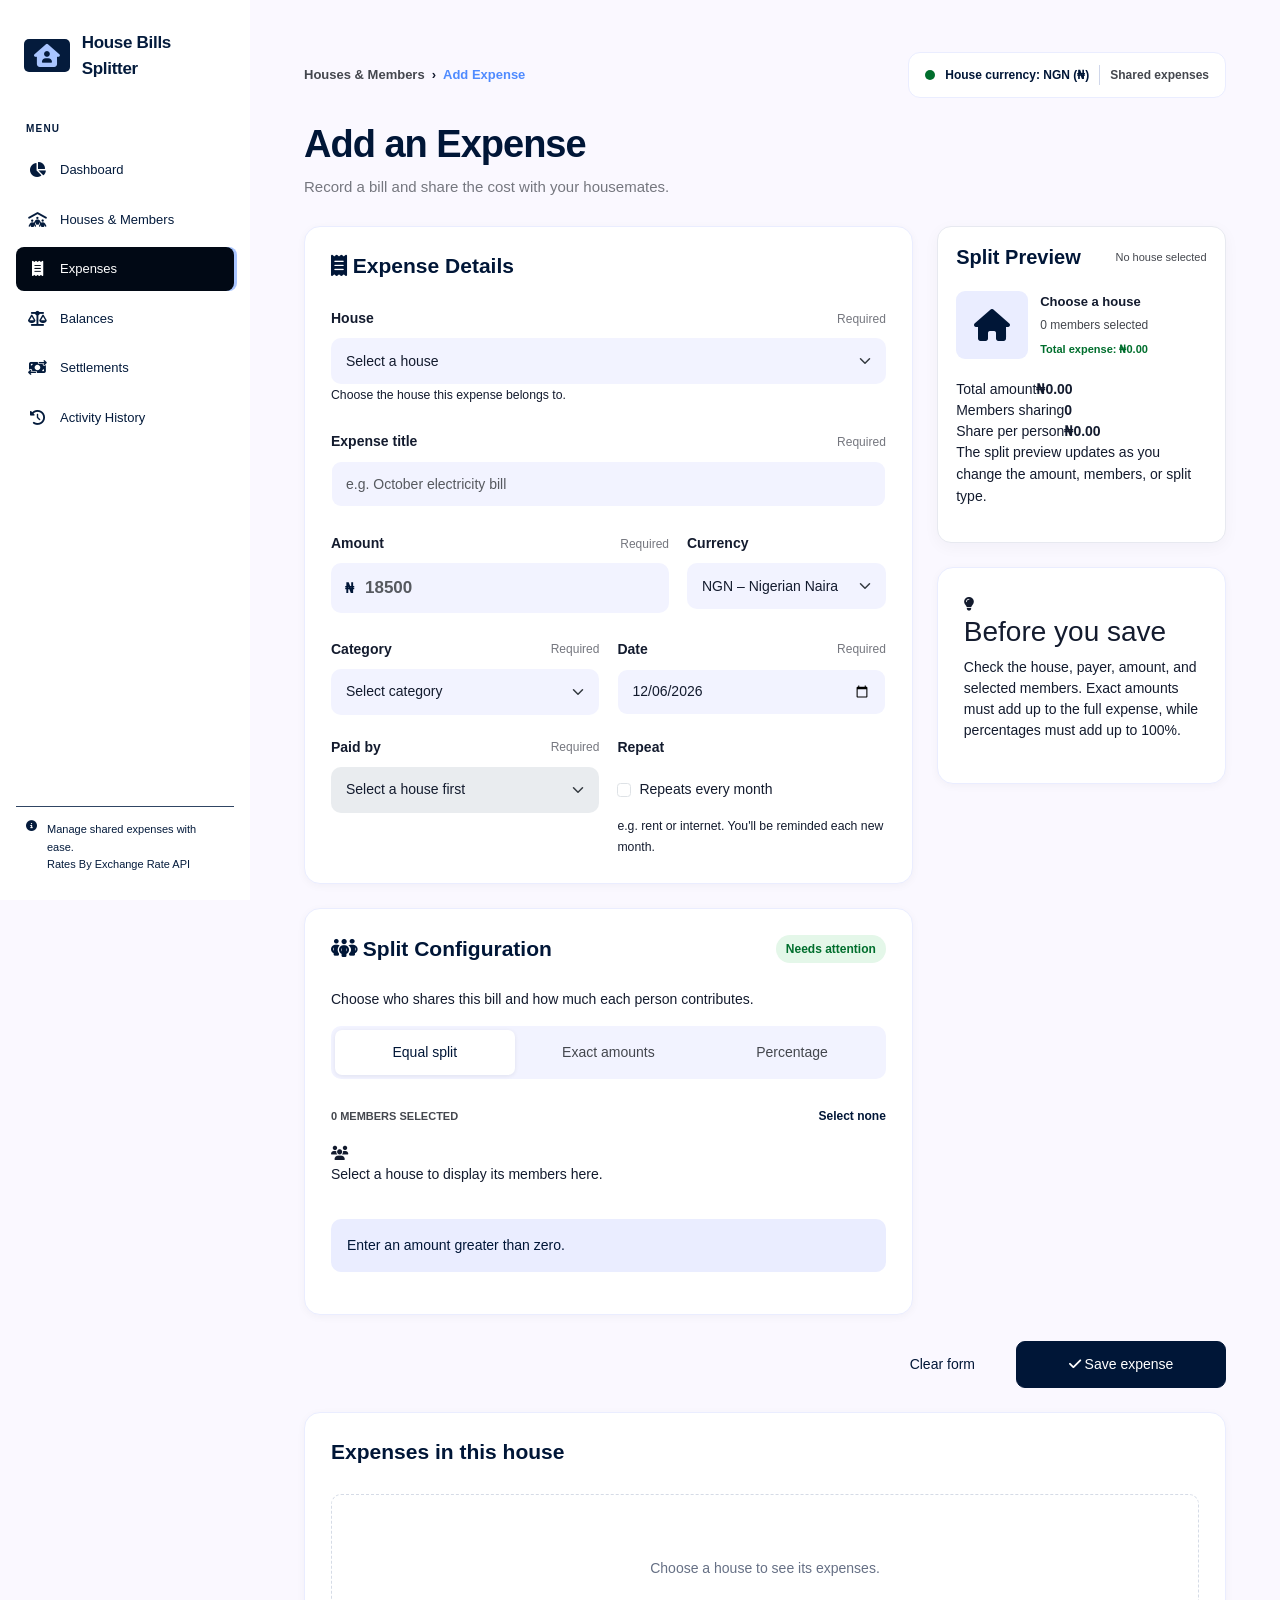
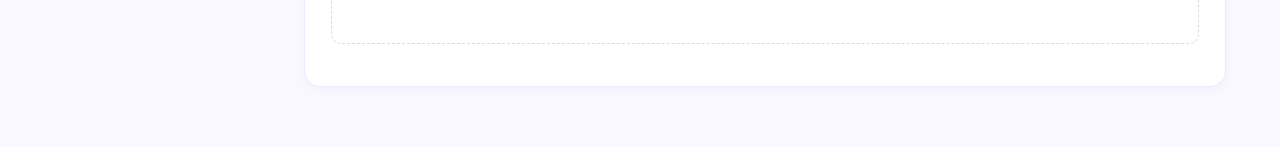
==== expenses.html @ e45dc823 "update house bills splitter" ====
<!doctype html>
<html lang="en">
<head>
  <meta charset="UTF-8">
  <meta name="viewport" content="width=device-width, initial-scale=1.0">
  <title>Add Expense | House Bills Splitter</title>
  <link href="https://cdn.jsdelivr.net/npm/bootstrap@5.3.3/dist/css/bootstrap.min.css" rel="stylesheet">
  <link href="https://cdnjs.cloudflare.com/ajax/libs/font-awesome/6.7.2/css/all.min.css" rel="stylesheet">
  <link rel="stylesheet" href="styles.css">
</head>
<body>
  <div class="app-layout">
    <div id="sidebar-container"></div>

  <main class="main-content">
    <section class="expenses-page">
      <div class="expense-topbar">
        <nav class="breadcrumbs" aria-label="Breadcrumb">
          <a href="house-member.html">Houses &amp; Members</a>
          <span>›</span><span class="current-page">Add Expense</span>
        </nav>
        <div class="currency-status">
          <span class="status-dot"></span><span>House currency: NGN (₦)</span>
          <span class="status-divider"></span><span class="ledger-status">Shared expenses</span>
        </div>
      </div>

      <header class="expense-page-header">
        <div>
          <h1 id="pageTitle">Add an Expense</h1>
          <p>Record a bill and share the cost with your housemates.</p>
        </div>
      </header>

      <div id="recurringReminder"></div>

      <form id="expenseForm">
        <div class="expense-layout">
          <div class="expense-main-column">
            <section class="expense-card expense-details-card">
              <div class="card-heading">
                <h2><span class="heading-icon"><i class="fa-solid fa-receipt"></i></span> Expense Details</h2>
                
              </div>

              <div class="form-field">
                <label for="expenseHouse">House <span>Required</span></label>
                <select class="form-select expense-input" id="expenseHouse" name="houseId" required>
                  <option value="">Select a house</option>
                </select>
                <small class="field-help">Choose the house this expense belongs to.</small>
              </div>

              <div class="form-field">
                <label for="expenseTitle">Expense title <span>Required</span></label>
                <input class="form-control expense-input" type="text" id="expenseTitle" name="title" placeholder="e.g. October electricity bill" required>
              </div>

              <div class="amount-currency-grid">
                <div class="form-field">
                  <label for="expenseAmount">Amount <span>Required</span></label>
                  <div class="amount-input-wrap">
                    <span id="currencyPrefix">₦</span>
                    <input class="form-control expense-input" type="number" id="expenseAmount" name="amount" min="0.01" step="0.01" placeholder="18500" required>
                  </div>
                </div>
                <div class="form-field">
                  <label for="expenseCurrency">Currency</label>
                  <select class="form-select expense-input" id="expenseCurrency" name="currency"></select>
                </div>
              </div>

              <div id="rateBox" class="rate-box" hidden>
                <p id="rateStatus" class="rate-status" role="status" aria-live="polite"></p>
                <small class="field-help">Rates By <a href="https://www.exchangerate-api.com" target="_blank" rel="noopener">Exchange Rate API</a></small>
              </div>

              <div class="date-payer-grid">
                <div class="form-field">
                  <label for="expenseCategory">Category <span>Required</span></label>
                  <select class="form-select expense-input" id="expenseCategory" name="category" required>
                    <option value="">Select category</option>
                    <option value="Rent">Rent</option>
                    <option value="Electricity">Electricity</option>
                    <option value="Fuel">Fuel / Generator</option>
                    <option value="Food">Food / Groceries</option>
                    <option value="Internet">Internet</option>
                    <option value="Other">Other</option>
                  </select>
                </div>
                <div class="form-field">
                  <label for="expenseDate">Date <span>Required</span></label>
                  <input class="form-control expense-input" type="date" id="expenseDate" name="date" required>
                </div>
              </div>

              <div class="date-payer-grid">
                <div class="form-field">
                  <label for="expensePayer">Paid by <span>Required</span></label>
                  <select class="form-select expense-input" id="expensePayer" name="paidBy" required disabled>
                    <option value="">Select a house first</option>
                  </select>
                </div>
                <div class="form-field">
                  <label for="expenseRecurring">Repeat</label>
                  <div class="form-check">
                    <input class="form-check-input" type="checkbox" id="expenseRecurring">
                    <label class="form-check-label" for="expenseRecurring">Repeats every month</label>
                  </div>
                  <small class="field-help">e.g. rent or internet. You'll be reminded each new month.</small>
                </div>
              </div>
            </section>

            <section class="expense-card split-card">
              <div class="card-heading">
                <h2><span class="heading-icon"><i class="fa-solid fa-people-group"></i></span> Split Configuration</h2>
                <span class="reconciled-badge" id="reconciliationStatus">Ready to split</span>
              </div>
              <p class="section-description">Choose who shares this bill and how much each person contributes.</p>

              <div class="split-tabs" role="group" aria-label="Split type">
                <button class="split-tab active" type="button" data-split="equal">Equal split</button>
                <button class="split-tab" type="button" data-split="exact">Exact amounts</button>
                <button class="split-tab" type="button" data-split="percentage">Percentage</button>
              </div>
              <input type="hidden" id="splitType" name="splitType" value="equal">

              <div class="members-heading">
                <span id="selectedMembersCount">0 MEMBERS SELECTED</span>
                <button type="button" id="selectNoneBtn">Select none</button>
              </div>

              <div class="member-list" id="memberList">
                <div class="empty-members">
                  <i class="fa-solid fa-users"></i>
                  <p>Select a house to display its members here.</p>
                </div>
              </div>

              <p class="reconciliation-note" id="splitHelp">
                <i class="fa-solid fa-circle-info"></i>
                Select a house and members to calculate each person's share.
              </p>
            </section>
          </div>

          <aside class="expense-side-column">
            <section class="expense-card preview-card">
              <div class="preview-heading">
                <h2>Split Preview</h2>
                <span id="previewHouseLabel">No house selected</span>
              </div>

              <div class="house-preview">
                <div class="house-thumbnail"><i class="fa-solid fa-house"></i></div>
                <div>
                  <strong id="previewHouseName">Choose a house</strong>
                  <p id="previewMemberCount">0 members selected</p>
                  <small id="previewTotal">Total expense: ₦0.00</small>
                </div>
              </div>

              <div class="preview-summary">
                <div class="summary-row"><span>Total amount</span><strong id="summaryTotal">₦0.00</strong></div>
                <div class="summary-row"><span>Members sharing</span><strong id="summaryMembers">0</strong></div>
                <div class="summary-row"><span>Share per person</span><strong id="summaryShare">₦0.00</strong></div>
              </div>

              <p class="preview-note">The split preview updates as you change the amount, members, or split type.</p>
            </section>

            <section class="expense-card tip-card">
              <div class="tip-icon"><i class="fa-solid fa-lightbulb"></i></div>
              <div>
                <h3>Before you save</h3>
                <p>Check the house, payer, amount, and selected members. Exact amounts must add up to the full expense, while percentages must add up to 100%.</p>
              </div>
            </section>
          </aside>
        </div>

        <div class="expense-actions">
          <p id="formMessage" class="form-message" role="status" aria-live="polite"></p>
          <div>
            <button class="btn-cancel" type="reset">Clear form</button>
            <button class="btn-cancel" type="button" id="cancelEditButton" hidden>Cancel edit</button>
            <button class="btn-save" type="submit" id="saveButton"><i class="fa-solid fa-check"></i> <span id="saveButtonText">Save expense</span></button>
          </div>
        </div>
      </form>

      <section class="expense-card mt-4">
        <div class="card-heading"><h2>Expenses in this house</h2></div>
        <div id="expenseList"></div>
      </section>
    </section>
  </main>
  </div>

<script src="script.js"></script>
  <div id="appToastContainer" class="toast-container position-fixed top-0 end-0 p-3" style="z-index:2000" aria-live="polite" aria-atomic="true"></div>
</body>
</html>
---- styles.css ----
* {
  margin: 0;
  padding: 0;
  box-sizing: border-box;
}

:root {
  --primary-color: #001637;
  --deep-navy-color: #041b3c;
  --navy-blue-color: #172b4d;

  --background-color: #faf8ff;
  --white-color: #ffffff;

  --text-primary-color: #131b2e;
  --secondary-color: #44474e;
  --muted-gray-color: #75777f;
  --steel-blue-color: #8093bb;

  --success-color: #006e2d;
  --danger-color: #ba1a1a;

  --light-blue-color: #dae2fd;
  --light-green-color: #e4f7e9;
  --light-red-color: #ffdad6;
  --border-color: #e7e9f0;

  --card-radius: 14px;

  /* These were used in expenses.css but never defined */
  --soft-lavender-color: #f2f3ff;
  --light-lavender-color: #eaedff;
  --pale-blue-color: #dae2fd;
  --border-blue-color: #d0d7ea;
  --accent-blue-color: #4f8bff;
}

body {
  min-height: 100vh;
  background-color: var(--background-color);
  color: var(--text-primary-color);
  font-family: Arial, Helvetica, sans-serif;
  font-size: 14px;
}

a {
  color: inherit;
  text-decoration: none;
}

button,
input {
  font: inherit;
}

.app-layout {
  min-height: 100vh;
}

.sidebar {
  width: 250px;
  position: fixed;
  inset: 0 auto 0 0;
  display: flex;
  flex-direction: column;
  padding: 26px 16px;
  background-color: var(--white-color);
  color: var(--deep-navy-color);
  z-index: 100;
}

.main-content {
  min-height: 100vh;
  margin-left: 250px;
  padding: 24px 30px 40px;
}

.brand {
  display: flex;
  align-items: center;
  gap: 12px;
  padding: 4px 8px 28px;
  font-size: 17px;
  font-weight: 700;
  letter-spacing: -0.3px;
}

.brand i {
  color: #a9c5ff;
  font-size: 23px;
  background-color: var(--deep-navy-color);
  padding: 5px 10px;
  display: flex;
  justify-content: center;
  border-radius: 5px;
}

.sidebar-label {
  margin: 12px 10px;
  color: var(--deep-navy-color);
  font-size: 10px;
  font-weight: 700;
  letter-spacing: 1.2px;
}

.sidebar-nav {
  display: flex;
  flex-direction: column;
  gap: 6px;
}

.nav-link {
  display: flex;
  align-items: center;
  gap: 13px;
  padding: 12px;
  border-radius: 8px;
  color: var(--deep-navy-color);
  font-size: 13px;
  transition:
    background-color 0.2s ease,
    color 0.2s ease;
}

.nav-link i {
  width: 19px;
  text-align: center;
  font-size: 15px;
}

.nav-link:hover {
  color: var(--white-color);
  background-color: #8a8d92;
}
.nav-link.active {
  color: var(--white-color);
  background-color: #010915;
}
.nav-link.active {
  box-shadow: 3px 0 #a9c5ff;
}

.sidebar-footer {
  display: flex;
  align-items: flex-start;
  gap: 10px;
  margin-top: auto;
  padding: 14px 10px 0;
  border-top: 1px solid #304563;
  color: var(--deep-navy-color);
  font-size: 11px;
  line-height: 1.6;
}

/* ---------- Top navigation ---------- */

.topbar {
  display: flex;
  justify-content: space-between;
  align-items: center;
  gap: 16px;
  padding: 12px 16px;
  background-color: var(--white-color);
  border: 1px solid var(--border-color);
  border-radius: 12px;
}

.search-box {
  display: flex;
  align-items: center;
  gap: 11px;
  width: 360px;
  max-width: 100%;
  padding: 9px 12px;
  border: 1px solid transparent;
  border-radius: 9px;
  background-color: var(--background-color);
  transition: border-color 0.2s ease;
}

.search-box:focus-within {
  border-color: var(--steel-blue-color);
}

.search-box i {
  color: var(--muted-gray-color);
}

.search-box input {
  width: 100%;
  min-width: 0;
  padding: 2px 0;
  border: none;
  outline: none;
  background: transparent;
  color: var(--text-primary-color);
  font-size: 12px;
}

.search-box input::placeholder {
  color: #969daf;
}

.topbar-actions {
  display: flex;
  align-items: center;
  gap: 12px;
}

.icon-button {
  display: grid;
  place-items: center;
  width: 38px;
  height: 38px;
  border: 1px solid var(--border-color);
  border-radius: 9px;
  background-color: var(--white-color);
  color: var(--secondary-color);
  cursor: pointer;
}

.icon-button:hover {
  background-color: var(--background-color);
}

.expense-button {
  display: inline-flex;
  align-items: center;
  justify-content: center;
  gap: 8px;
  padding: 11px 15px;
  border: none;
  border-radius: 8px;
  background-color: var(--deep-navy-color);
  color: var(--white-color);
  font-size: 12px;
  font-weight: 600;
  white-space: nowrap;
  transition: background-color 0.2s ease;
}

.expense-button:hover {
  background-color: #12386c;
  color: var(--white-color);
}

/* ---------- Greeting ---------- */

.page-heading {
  display: flex;
  justify-content: space-between;
  align-items: center;
  margin: 34px 0 25px;
}

.eyebrow {
  margin-bottom: 8px;
  color: var(--steel-blue-color);
  font-size: 10px;
  font-weight: 700;
  letter-spacing: 1.3px;
}

.page-heading h1 {
  margin-bottom: 8px;
  color: var(--primary-color);
  font-size: clamp(24px, 3vw, 30px);
  font-weight: 700;
  letter-spacing: -0.8px;
}

.hero-description {
  max-width: 520px;
  margin-bottom: 0;
  color: var(--steel-blue-color);
  font-size: 13px;
  line-height: 1.7;
}

/* ---------- Summary cards ---------- */

.summary-grid {
  display: grid;
  grid-template-columns: repeat(4, 1fr);
  gap: 18px;
}

.summary-card {
  min-width: 0;
  padding: 20px 17px;
  border: 1px solid var(--border-color);
  border-radius: var(--card-radius);
  background-color: var(--white-color);
  box-shadow: 0 3px 12px rgb(19 27 46 / 3%);
  transition:
    transform 0.2s ease,
    box-shadow 0.2s ease;
}

.summary-card:hover {
  transform: translateY(-2px);
  box-shadow: 0 7px 18px rgb(19 27 46 / 7%);
}

.card-heading {
  display: flex;
  justify-content: space-between;
  align-items: flex-start;
  gap: 10px;
  margin-bottom: 23px;
  border-bottom: var(--danger-color);
}

.card-label {
  max-width: 170px;
  margin: 0;
  color: var(--muted-gray-color);
  font-size: 10px;
  font-weight: 700;
  line-height: 1.6;
  letter-spacing: 0.3px;
}

.card-icon {
  display: grid;
  flex-shrink: 0;
  place-items: center;
  width: 39px;
  height: 39px;
  border-radius: 10px;
  font-size: 16px;
}

.spending-icon {
  background-color: #e7edff;
  color: #244c9b;
}

.owe-icon {
  background-color: var(--light-red-color);
  color: var(--danger-color);
}

.receivable-icon {
  background-color: var(--light-green-color);
  color: var(--success-color);
}

.balance-icon {
  background-color: #eee8ff;
  color: #6841a5;
}

.card-amount {
  overflow-wrap: anywhere;
  margin-bottom: 10px;
  color: var(--primary-color);
  font-size: clamp(19px, 2vw, 25px);
  font-weight: 700;
  letter-spacing: -0.5px;
}

.card-note {
  margin-bottom: 0;
  color: var(--muted-gray-color);
  font-size: 11px;
  line-height: 1.6;
}

.note-neutral {
  color: var(--muted-gray-color);
}

/* ---------- Recent expenses ---------- */

.dashboard-section {
  margin-top: 32px;
  padding: 22px;
  border: 1px solid var(--border-color);
  border-radius: var(--card-radius);
  background-color: var(--white-color);
}

.section-heading {
  display: flex;
  justify-content: space-between;
  align-items: center;
  gap: 16px;
  margin-bottom: 22px;
}

.section-heading h2 {
  margin-bottom: 6px;
  color: var(--primary-color);
  font-size: 17px;
  font-weight: 700;
}

.section-heading p {
  margin-bottom: 0;
  color: var(--muted-gray-color);
  font-size: 12px;
}

.text-link {
  color: #244c9b;
  font-size: 12px;
  font-weight: 600;
  white-space: nowrap;
}

.text-link i {
  margin-left: 5px;
}

.empty-state {
  display: flex;
  flex-direction: column;
  align-items: center;
  justify-content: center;
  min-height: 150px;
  gap: 12px;
  border: 1px dashed var(--border-color);
  border-radius: 10px;
  color: var(--muted-gray-color);
  text-align: center;
}

.empty-state > i {
  color: var(--steel-blue-color);
  font-size: 27px;
}

.empty-state p {
  margin: 0;
  font-size: 12px;
}
/* ================
   HOUSE MEMBER 
===================== */
.app-layouts {
  display: grid;
  grid-template-columns: 250px 1fr;
}

:root {
  --bs-primary: #041b3c;
  --bs-primary-rgb: 4, 27, 60;
}

.btn-primary {
  --bs-btn-bg: #041b3c;
  --bs-btn-border-color: #041b3c;
  --bs-btn-hover-bg: #12386c;
  --bs-btn-hover-border-color: #12386c;
  --bs-btn-active-bg: #001637;
  --bs-btn-active-border-color: #001637;
}

/* ---------- House management page ---------- */

.house-icon-box {
  display: grid;
  place-items: center;
  width: 48px;
  height: 48px;
  flex-shrink: 0;
  border-radius: 12px;
  background-color: #e7edff;
  color: #041b3c;
  font-size: 20px;
}

.form-control:focus {
  border-color: #8093bb;
  box-shadow: 0 0 0 0.2rem rgb(128 147 187 / 20%);
}

#housesList .card {
  border: 1px solid var(--border-color);
  border-radius: var(--card-radius);
  transition:
    box-shadow 0.2s ease,
    transform 0.2s ease;
}

#housesList .card:hover {
  transform: translateY(-2px);
  box-shadow: 0 7px 18px rgb(19 27 46 / 7%);
}

@media (max-width: 768px) {
  .app-layout {
    display: block;
  }

  .sidebar {
    position: static;
    width: 100%;
  }

  .main-content {
    margin-left: 0;
    padding: 16px;
  }

  .topbar {
    flex-wrap: wrap;
  }

  .search-box {
    width: 100%;
  }
}

/* ---------- Responsive layout ---------- */

@media (max-width: 1200px) {
  .main-content {
    padding-right: 22px;
    padding-left: 22px;
  }

  .summary-grid {
    grid-template-columns: repeat(2, minmax(0, 1fr));
  }
}

@media (max-width: 768px) {
  .sidebar {
    position: static;
    width: 100%;
    padding: 15px;
  }

  .brand {
    padding: 4px 4px 15px;
  }

  .sidebar-label,
  .sidebar-footer {
    display: none;
  }

  .sidebar-nav {
    flex-direction: row;
    gap: 6px;
    overflow-x: auto;
    padding-bottom: 3px;
  }

  .nav-link {
    flex-shrink: 0;
    gap: 8px;
    padding: 10px;
    font-size: 11px;
  }

  .nav-link.active {
    box-shadow: inset 0 -3px #a9c5ff;
  }

  .main-content {
    margin-left: 0;
    padding: 16px;
  }

  .topbar {
    align-items: stretch;
    flex-wrap: wrap;
    padding: 12px;
  }

  .search-box {
    flex: 1 1 100%;
    width: 100%;
  }

  .topbar-actions {
    width: 100%;
    justify-content: flex-end;
  }

  .page-heading {
    margin-top: 27px;
  }

  .summary-grid {
    gap: 12px;
  }

  .summary-card {
    padding: 16px 13px;
  }

  .card-heading {
    margin-bottom: 17px;
  }

  .dashboard-section {
    padding: 16px;
  }
}

@media (max-width: 420px) {
  .summary-grid {
    grid-template-columns: 1fr;
  }

  .summary-card {
    padding: 18px;
  }

  .card-heading {
    margin-bottom: 12px;
  }

  .card-amount {
    font-size: 24px;
  }

  .section-heading {
    align-items: flex-start;
  }
}

/* Simple Houses & Members page */
.simple-heading {
  margin: 10px 0 24px;
}
.simple-heading .eyebrow {
  margin-bottom: 6px;
}
.simple-heading .hero-description {
  color: #6b7280;
}
.simple-card {
  height: 100%;
  padding: 24px;
  border: 1px solid var(--border-color);
  border-radius: 14px;
  background: #fff;
  box-shadow: 0 4px 18px rgb(19 27 46 / 4%);
}
.simple-card .section-title {
  margin-bottom: 22px;
  font-size: 18px;
  font-weight: 700;
  color: var(--primary-color);
}
.simple-card .section-title i {
  color: #2563eb;
}
.simple-card .form-label {
  font-weight: 600;
  color: #344054;
}
.simple-card .form-control,
.simple-card .form-select {
  min-height: 44px;
  border-color: #dfe3eb;
  border-radius: 8px;
}
.simple-card .form-control:focus,
.simple-card .form-select:focus {
  border-color: #7aa5ff;
  box-shadow: 0 0 0 3px rgb(37 99 235 / 10%);
}
.simple-card .btn {
  min-height: 40px;
  border-radius: 8px;
}
.form-message {
  min-height: 0;
  margin-bottom: 8px;
  font-size: 13px;
}
.simple-section-heading {
  display: flex;
  justify-content: space-between;
  align-items: center;
  gap: 12px;
  margin-bottom: 14px;
}
.simple-section-heading h2 {
  margin: 0;
  color: var(--primary-color);
  font-size: 20px;
  font-weight: 700;
}
.house-card {
  height: 100%;
  padding: 20px;
  border: 1px solid var(--border-color);
  border-radius: 12px;
  background: #fff;
  transition:
    border-color 0.2s,
    box-shadow 0.2s;
}
.house-card h3 {
  margin: 0 0 7px;
  color: var(--primary-color);
  font-size: 17px;
  font-weight: 700;
}
.house-card p {
  margin: 0 0 8px;
  color: #667085;
}
.house-card small {
  color: #667085;
}
.house-card.selected-house {
  border-color: #2563eb;
  box-shadow: 0 0 0 2px rgb(37 99 235 / 8%);
}
.member-list {
  padding: 0;
}
.member-row {
  display: flex;
  justify-content: space-between;
  align-items: center;
  gap: 12px;
  margin-bottom: 10px;
  padding: 14px 16px;
  border: 1px solid var(--border-color);
  border-radius: 10px;
  background: #fff;
}
.member-row span {
  font-weight: 600;
  color: #26334a;
  overflow-wrap: anywhere;
}
.empty-state {
  padding: 22px;
  border: 1px dashed #d5dbe6;
  border-radius: 10px;
  background: #fff;
  color: #667085;
  text-align: center;
}
@media (max-width: 767px) {
  .main-content {
    margin-left: 0;
    padding: 18px 14px 30px;
  }
  .simple-card {
    padding: 18px;
  }
  .simple-section-heading {
    align-items: flex-start;
    flex-direction: column;
  }
}

/* Containers for the house and member lists */
.list-container {
  padding: 24px;
}
.list-container .simple-section-heading {
  margin-bottom: 18px;
}
@media (max-width: 767px) {
  .list-container {
    padding: 18px;
  }
}

/* ---------- Shared styles for dashboard, balances, settlements, activity ---------- */
.house-picker {
  display: flex;
  align-items: center;
  gap: 10px;
  margin: 0 0 20px;
}
.house-picker select {
  max-width: 280px;
}

.dashboard-grid {
  display: grid;
  grid-template-columns: 1fr 1fr;
  gap: 20px;
  margin-top: 24px;
}
.chart-box {
  position: relative;
  height: 280px;
}

.data-row {
  display: flex;
  align-items: center;
  justify-content: space-between;
  gap: 12px;
  padding: 12px 0;
  border-bottom: 1px solid var(--border-color);
}
.data-row:last-child {
  border-bottom: 0;
}

@media (max-width: 900px) {
  .dashboard-grid {
    grid-template-columns: 1fr;
  }
}
@media (max-width: 560px) {
  .data-row {
    flex-wrap: wrap;
  }
}

/* ---------- Currency, filters, small extras ---------- */
.rate-box {
  margin: -8px 0 22px;
  padding: 10px 14px;
  border-radius: 10px;
  background: var(--soft-lavender-color);
}
.rate-status {
  margin: 0 0 2px;
  font-size: 13px;
  font-weight: 600;
}
.rate-status.is-error {
  color: var(--danger-color);
}
.rate-status.is-warning {
  color: #8a5a00;
}
.date-payer-grid + .date-payer-grid {
  margin-top: 22px;
}
.form-check .form-check-label {
  display: inline;
  margin: 0;
  font-weight: 500;
}
.form-check {
  display: flex;
  align-items: center;
  gap: 8px;
  min-height: 46px;
  padding-left: 0;
}
.form-check .form-check-input {
  float: none;
  margin: 0;
}

.filter-row {
  display: grid;
  grid-template-columns: repeat(auto-fit, minmax(170px, 1fr));
  gap: 10px;
  margin-bottom: 18px;
}
.badge-type {
  display: inline-block;
  padding: 2px 8px;
  border-radius: 20px;
  font-size: 11px;
  font-weight: 700;
}
.badge-expense {
  background: var(--light-blue-color);
  color: var(--primary-color);
}
.badge-payment {
  background: var(--light-green-color);
  color: var(--success-color);
}
.sum-check {
  margin-top: 14px;
  font-size: 13px;
}

/* ---------- Mobile menu, Bootstrap toast, and dashboard bottom cards ---------- */
.mobile-menu-toggle {
  display: none;
  align-items: center;
  gap: 10px;
  margin: 0 0 16px;
  padding: 10px 14px;
  border: 1px solid var(--border-color);
  border-radius: 9px;
  background: var(--white-color);
  color: var(--deep-navy-color);
  font-weight: 700;
}
.mobile-menu-toggle i {
  font-size: 18px;
}
.sidebar-backdrop {
  display: none;
}
.dashboard-bottom-grid {
  display: grid;
  grid-template-columns: minmax(0, 1fr) minmax(0, 1.2fr);
  gap: 20px;
  margin-top: 24px;
  margin-bottom: 28px;
}
.quick-start-links {
  display: flex;
  flex-wrap: wrap;
  gap: 10px;
  margin-top: 16px;
}
.toast {
  opacity: 0;
  transition: opacity 0.2s ease-in-out;
}
.toast.show {
  opacity: 1;
}

@media (max-width: 768px) {
  .mobile-menu-toggle {
    display: inline-flex;
  }
  .sidebar {
    position: fixed;
    top: 0;
    bottom: 0;
    left: 0;
    width: min(285px, 85vw);
    padding: 22px 16px;
    transform: translateX(-105%);
    transition: transform 0.25s ease;
    overflow-y: auto;
    z-index: 1200;
    box-shadow: 10px 0 30px rgba(0, 0, 0, 0.12);
  }
  .sidebar.sidebar-open {
    transform: translateX(0);
  }
  .sidebar-label,
  .sidebar-footer {
    display: block;
  }
  .sidebar-nav {
    flex-direction: column;
    overflow: visible;
  }
  .nav-link {
    flex-shrink: 1;
    font-size: 13px;
  }
  .nav-link.active {
    box-shadow: 3px 0 #a9c5ff;
  }
  .sidebar-backdrop.show {
    display: block;
    position: fixed;
    inset: 0;
    width: 100%;
    height: 100%;
    border: 0;
    background: rgba(1, 9, 21, 0.48);
    z-index: 1100;
  }
  .main-content {
    margin-left: 0;
    padding: 16px;
  }
  .dashboard-bottom-grid {
    grid-template-columns: 1fr;
  }
  .quick-start-links .btn {
    flex: 1 1 100%;
  }
}
@media (max-width: 480px) {
  .main-content {
    padding: 12px;
  }
  .summary-grid {
    grid-template-columns: 1fr;
  }
  .page-heading {
    align-items: flex-start;
    flex-direction: column;
  }
  .house-picker {
    align-items: stretch;
    flex-direction: column;
  }
  .house-picker select {
    max-width: 100%;
  }
}

.sidebar-top-row {
  display: flex;
  align-items: center;
  justify-content: space-between;
  gap: 8px;
}
.sidebar-close-button {
  display: none;
  width: 38px;
  height: 38px;
  flex: 0 0 38px;
  place-items: center;
  border: 1px solid var(--border-color);
  border-radius: 8px;
  background: var(--white-color);
  color: var(--deep-navy-color);
  font-size: 20px;
}
@media (max-width: 768px) {
  .sidebar-close-button {
    display: grid;
  }
  .sidebar-top-row .brand {
    min-width: 0;
    font-size: 15px;
    padding: 4px 0 22px;
  }
}

/* Expense-page styles merged into the single project stylesheet. */
* {
  margin: 0;
  padding: 0;
  box-sizing: border-box;
  font-family: Inter, sans-serif;
}
.body {
  background-color: var(--background-color);
}

.expenses-page {
  width: 100%;
  max-width: 1600px;
  margin: 0 auto;
  padding: 28px 24px 20px;
  color: var(--text-primary-color);
  font-family: Arial, sans-serif;
}

.expenses-page,
.expenses-page * {
  box-sizing: border-box;
}

.expenses-page button,
.expenses-page input,
.expenses-page select {
  font: inherit;
}

.expense-topbar {
  display: flex;
  align-items: center;
  justify-content: space-between;
  gap: 20px;
  margin-bottom: 24px;
}

.breadcrumbs {
  display: flex;
  flex-wrap: wrap;
  align-items: center;
  gap: 7px;
  font-size: 13px;
  font-weight: 600;
}

.breadcrumbs a {
  color: var(--secondary-color);
  text-decoration: none;
}

.breadcrumbs a:hover,
.breadcrumbs .current-page {
  color: var(--accent-blue-color);
}

.currency-status {
  display: flex;
  align-items: center;
  flex-wrap: wrap;
  gap: 10px;
  padding: 12px 16px;
  background: var(--white-color);
  border: 1px solid var(--light-lavender-color);
  border-radius: 12px;
  color: var(--primary-color);
  font-size: 12px;
  font-weight: 600;
}

.status-dot,
.fx-live-dot {
  width: 10px;
  height: 10px;
  flex: 0 0 10px;
  background: var(--success-color);
  border-radius: 50%;
}

.status-divider {
  height: 20px;
  border-left: 1px solid var(--border-blue-color);
}

.ledger-status {
  color: var(--secondary-color);
}

.expense-page-header {
  margin-bottom: 28px;
}

.expense-page-header h1 {
  margin: 0 0 8px;
  color: var(--primary-color);
  font-size: clamp(27px, 3vw, 38px);
  font-weight: 750;
  letter-spacing: -1px;
}

.expense-page-header p {
  margin: 0;
  color: var(--muted-gray-color);
  font-size: 15px;
}

.expense-layout {
  display: grid;
  grid-template-columns: minmax(0, 2fr) minmax(280px, 0.95fr);
  align-items: start;
  gap: 24px;
}

.expense-main-column,
.expense-side-column {
  display: flex;
  flex-direction: column;
  gap: 24px;
  min-width: 0;
}

.expense-card {
  min-width: 0;
  padding: 26px;
  background: var(--white-color);
  border: 1px solid var(--light-lavender-color);
  border-radius: 16px;
  box-shadow: 0 2px 8px rgba(0, 22, 55, 0.04);
}

.card-heading {
  display: flex;
  align-items: center;
  justify-content: space-between;
  gap: 12px;
  margin-bottom: 30px;
}

.card-heading h2,
.preview-heading h2,
.fx-card h2 {
  margin: 0;
  color: var(--primary-color);
  font-size: 21px;
  font-weight: 700;
}

.heading-icon {
  color: var(--primary-color);
}

.step-badge,
.reconciled-badge {
  flex-shrink: 0;
  padding: 5px 10px;
  border-radius: 20px;
  font-size: 12px;
  font-weight: 600;
}

.step-badge {
  background: var(--light-lavender-color);
  color: var(--accent-blue-color);
}

.reconciled-badge {
  background: var(--light-green-color);
  color: var(--success-color);
}

.form-field {
  min-width: 0;
  margin-bottom: 26px;
}

.form-field label {
  display: flex;
  align-items: center;
  justify-content: space-between;
  gap: 10px;
  margin-bottom: 9px;
  color: var(--text-primary-color);
  font-size: 14px;
  font-weight: 700;
}

.form-field label > span {
  color: var(--muted-gray-color);
  font-size: 12px;
  font-weight: 500;
}

.expense-input {
  width: 100%;
  min-height: 46px;
  padding: 11px 14px;
  border: 1px solid transparent;
  border-radius: 10px;
  background-color: var(--soft-lavender-color);
  color: var(--text-primary-color);
  font-size: 14px;
}

.expense-input:focus {
  border-color: var(--accent-blue-color);
  background-color: var(--white-color);
  outline: 0;
  box-shadow: 0 0 0 3px rgba(81, 144, 255, 0.14);
}

.amount-currency-grid {
  display: grid;
  grid-template-columns: minmax(0, 1.7fr) minmax(0, 1fr);
  gap: 18px;
}

.amount-input-wrap {
  display: flex;
  align-items: center;
  gap: 10px;
  min-height: 46px;
  padding-left: 14px;
  border-radius: 10px;
  background: var(--soft-lavender-color);
  color: var(--primary-color);
  font-weight: 700;
}

.amount-input-wrap > span {
  flex-shrink: 0;
}

.amount-input-wrap .expense-input {
  min-width: 0;
  padding-left: 0;
  background: transparent;
  font-size: 17px;
  font-weight: 700;
}
#conversionRate {
  margin-bottom: 50px;
  margin-left: 10px;
  padding-top: 0;
}

.category-grid {
  display: grid;
  grid-template-columns: repeat(6, minmax(0, 1fr));
  gap: 6px;
}

.category-option {
  display: flex;
  min-width: 0;
  min-height: 58px;
  flex-direction: column;
  align-items: center;
  justify-content: center;
  gap: 4px;
  padding: 7px 3px;
  border: 1px solid transparent;
  border-radius: 10px;
  background: var(--soft-lavender-color);
  color: var(--secondary-color);
  cursor: pointer;
  transition:
    background-color 0.2s,
    color 0.2s;
}

.category-option:hover {
  border-color: var(--accent-blue-color);
}

.category-option.active {
  background: var(--primary-color);
  color: var(--white-color);
}

.category-icon {
  font-size: 20px;
  font-weight: 700;
  line-height: 1.1;
}

.category-option > span:last-child {
  font-size: 11px;
  font-weight: 600;
  text-align: center;
}

.date-payer-grid {
  display: grid;
  grid-template-columns: repeat(2, minmax(0, 1fr));
  gap: 18px;
}

.date-payer-grid .form-field {
  margin-bottom: 0;
}

.split-card .card-heading {
  margin-bottom: 26px;
}

.split-tabs {
  display: grid;
  grid-template-columns: repeat(3, minmax(0, 1fr));
  gap: 4px;
  margin-bottom: 24px;
  padding: 4px;
  border-radius: 10px;
  background: var(--soft-lavender-color);
}

.split-tab {
  min-width: 0;
  padding: 12px 5px;
  border: 0;
  border-radius: 7px;
  background: transparent;
  color: var(--secondary-color);
  font-size: 13px;
  font-weight: 600;
  cursor: pointer;
}

.split-tab.active {
  background: var(--white-color);
  color: var(--primary-color);
  box-shadow: 0 1px 4px rgba(0, 22, 55, 0.08);
}

.members-heading {
  display: flex;
  align-items: center;
  justify-content: space-between;
  gap: 10px;
  margin-bottom: 14px;
  color: var(--secondary-color);
  font-size: 11px;
  font-weight: 700;
}

.members-heading button {
  padding: 4px 0;
  border: 0;
  background: transparent;
  color: var(--primary-color);
  font-size: 12px;
  font-weight: 600;
  cursor: pointer;
}

.member-list {
  display: flex;
  flex-direction: column;
  gap: 8px;
}

.member-row {
  display: flex;
  align-items: center;
  gap: 12px;
  min-width: 0;
  padding: 12px;
  border-radius: 10px;
  background: var(--soft-lavender-color);
  cursor: pointer;
}

.member-checkbox {
  width: 17px;
  height: 17px;
  flex-shrink: 0;
  accent-color: var(--primary-color);
}

.member-avatar {
  display: flex;
  width: 40px;
  height: 40px;
  flex: 0 0 40px;
  align-items: center;
  justify-content: center;
  border-radius: 50%;
  font-size: 13px;
  font-weight: 700;
}

.avatar-photo {
  background: var(--primary-color);
  color: var(--white-color);
}

.avatar-blue {
  background: var(--pale-blue-color);
  color: var(--primary-color);
}

.avatar-green {
  background: var(--light-green-color);
  color: var(--success-color);
}

.avatar-lavender {
  background: var(--light-lavender-color);
  color: var(--primary-color);
}

.member-info {
  display: flex;
  min-width: 0;
  flex: 1;
  flex-direction: column;
  gap: 4px;
}

.member-info strong,
.member-share strong {
  overflow-wrap: anywhere;
  color: var(--text-primary-color);
  font-size: 13px;
}

.member-info small,
.member-share small {
  color: var(--secondary-color);
  font-size: 11px;
}

.member-share {
  display: flex;
  flex-direction: column;
  align-items: flex-end;
  gap: 3px;
  text-align: right;
}

.member-share input {
  width: 105px;
  max-width: 100%;
  padding: 6px;
  border: 1px solid var(--border-blue-color);
  border-radius: 6px;
  background: var(--white-color);
  color: var(--primary-color);
  font-size: 12px;
  text-align: right;
}

.reconciliation-note {
  margin-top: 18px;
  padding: 16px;
  border-radius: 10px;
  background: var(--light-lavender-color);
  color: var(--primary-color);
}

.reconciliation-note strong {
  font-size: 12px;
}

.reconciliation-note p {
  margin: 5px 0 0;
  color: var(--secondary-color);
  font-size: 12px;
  line-height: 1.5;
}

.recurring-card {
  display: flex;
  align-items: center;
  justify-content: space-between;
  gap: 16px;
}

.recurring-content {
  display: flex;
  align-items: flex-start;
  gap: 12px;
  min-width: 0;
}

.recurring-icon {
  color: var(--muted-gray-color);
  font-size: 24px;
}

.recurring-content h3 {
  margin: 0 0 5px;
  color: var(--text-primary-color);
  font-size: 14px;
  font-weight: 700;
}

.recurring-content p {
  margin: 0 0 9px;
  color: var(--secondary-color);
  font-size: 12px;
}

.recurring-content small {
  color: var(--success-color);
  font-size: 11px;
  font-weight: 600;
}

.toggle-switch {
  position: relative;
  display: inline-block;
  width: 46px;
  height: 26px;
  flex: 0 0 46px;
}

.toggle-switch input {
  width: 0;
  height: 0;
  opacity: 0;
}

.toggle-slider {
  position: absolute;
  inset: 0;
  border-radius: 30px;
  background: var(--muted-gray-color);
  cursor: pointer;
  transition: background 0.2s;
}

.toggle-slider::before {
  position: absolute;
  bottom: 3px;
  left: 3px;
  width: 20px;
  height: 20px;
  border-radius: 50%;
  background: var(--white-color);
  content: '';
  transition: transform 0.2s;
}

.toggle-switch input:checked + .toggle-slider {
  background: var(--success-color);
}

.toggle-switch input:checked + .toggle-slider::before {
  transform: translateX(20px);
}

.toggle-switch input:focus-visible + .toggle-slider {
  outline: 2px solid var(--accent-blue-color);
  outline-offset: 3px;
}

.fx-card {
  padding: 24px;
}

.fx-label {
  display: flex;
  align-items: center;
  gap: 7px;
  margin-bottom: 8px;
  color: var(--accent-blue-color);
  font-size: 11px;
  font-weight: 700;
}

.fx-live-dot {
  margin-left: auto;
}

.fx-card h2 {
  margin-bottom: 16px;
  font-size: 20px;
  line-height: 1.35;
}

.fx-message {
  margin-bottom: 16px;
  padding: 12px;
  border-radius: 9px;
  background: var(--light-lavender-color);
  color: var(--primary-color);
  font-size: 12px;
  line-height: 1.5;
}

.fx-conversion {
  display: grid;
  grid-template-columns: minmax(0, 1fr) auto minmax(0, 1fr);
  align-items: center;
  gap: 10px;
  padding: 18px 14px;
  border-radius: 12px;
  background: var(--soft-lavender-color);
}

.fx-conversion > div:first-child,
.house-amount {
  display: flex;
  min-width: 0;
  flex-direction: column;
  gap: 7px;
}

.fx-conversion small {
  color: var(--secondary-color);
  font-size: 10px;
  line-height: 1.5;
}

.fx-conversion strong {
  overflow-wrap: anywhere;
  color: var(--primary-color);
  font-size: 18px;
  font-weight: 750;
}

.fx-conversion > div:first-child > span {
  color: var(--secondary-color);
  font-size: 12px;
}

.house-amount {
  text-align: right;
}

.house-amount strong {
  font-size: 17px;
}

.conversion-arrow {
  color: var(--muted-gray-color);
  font-size: 23px;
}

.rate-row {
  display: flex;
  grid-column: 1 / -1;
  justify-content: space-between;
  gap: 12px;
  padding-top: 12px;
  border-top: 1px solid var(--light-lavender-color);
}

.rate-row strong {
  font-size: 11px;
}

.fx-info {
  margin: 16px 0 0;
  color: var(--secondary-color);
  font-size: 12px;
  line-height: 1.5;
}

.api-attribution {
  display: block;
  margin-top: 22px;
  color: var(--muted-gray-color);
  font-size: 12px;
  font-weight: 600;
  text-decoration: none;
}

.api-attribution:hover {
  color: var(--accent-blue-color);
  text-decoration: underline;
}

.preview-card {
  padding: 24px;
}

.preview-heading {
  display: flex;
  align-items: center;
  justify-content: space-between;
  gap: 10px;
  margin-bottom: 22px;
}

.preview-heading h2 {
  font-size: 20px;
}

.preview-heading > span {
  color: var(--secondary-color);
  font-size: 11px;
}

.house-preview {
  display: flex;
  align-items: center;
  gap: 12px;
  margin-bottom: 20px;
}

.house-thumbnail {
  display: flex;
  width: 72px;
  height: 68px;
  flex: 0 0 72px;
  align-items: center;
  justify-content: center;
  border-radius: 9px;
  background: var(--light-lavender-color);
  color: var(--primary-color);
  font-size: 32px;
}

.house-preview strong {
  color: var(--text-primary-color);
  font-size: 13px;
}

.house-preview p {
  margin: 4px 0;
  color: var(--secondary-color);
  font-size: 12px;
}

.house-preview small {
  color: var(--success-color);
  font-size: 11px;
  font-weight: 600;
}

.split-visual {
  display: flex;
  align-items: center;
  justify-content: center;
  gap: 20px;
  padding: 18px 12px;
  border-radius: 10px;
  background: var(--soft-lavender-color);
}

.donut-chart {
  display: flex;
  width: 112px;
  height: 112px;
  flex: 0 0 112px;
  align-items: center;
  justify-content: center;
  border-radius: 50%;
  background: conic-gradient(
    var(--success-color) 0% 25%,
    var(--primary-color) 25% 50%,
    var(--accent-blue-color) 50% 75%,
    var(--steel-blue-color) 75% 100%
  );
}

.donut-chart::before {
  position: absolute;
}

.donut-chart span {
  display: flex;
  width: 68px;
  height: 68px;
  align-items: center;
  justify-content: center;
  border-radius: 50%;
  background: var(--soft-lavender-color);
  color: var(--primary-color);
  font-size: 18px;
  font-weight: 700;
}

.split-legend {
  display: flex;
  flex-direction: column;
  gap: 9px;
  margin: 0;
  padding: 0;
  list-style: none;
  color: var(--secondary-color);
  font-size: 11px;
}

.split-legend li {
  display: flex;
  align-items: center;
  gap: 7px;
}

.legend-dot {
  width: 9px;
  height: 9px;
  flex: 0 0 9px;
  border-radius: 50%;
}

.dot-one {
  background: var(--success-color);
}

.dot-two {
  background: var(--primary-color);
}

.dot-three {
  background: var(--accent-blue-color);
}

.dot-four {
  background: var(--steel-blue-color);
}

.expense-actions {
  display: flex;
  align-items: center;
  justify-content: space-between;
  gap: 20px;
  margin-top: 26px;
}

.expense-actions > p {
  margin: 0;
  color: var(--muted-gray-color);
  font-size: 12px;
}

.expense-actions code {
  padding: 3px 6px;
  border-radius: 4px;
  background: var(--light-lavender-color);
  color: var(--primary-color);
}

.expense-actions > div {
  display: flex;
  align-items: center;
  gap: 20px;
}

.btn-cancel,
.btn-save {
  padding: 12px 20px;
  border-radius: 9px;
  font-size: 13px;
  font-weight: 600;
  cursor: pointer;
}

.btn-cancel {
  border: 1px solid transparent;
  background: transparent;
  color: var(--primary-color);
}

.btn-save {
  min-width: 210px;
  border: 1px solid var(--primary-color);
  background: var(--primary-color);
  color: var(--white-color);
}

.btn-save:hover {
  background: var(--deep-navy-color);
}

.form-message {
  margin: 12px 0 0;
  color: var(--success-color);
  font-size: 13px;
}

@media (min-width: 1400px) {
  .expense-layout {
    grid-template-columns: minmax(0, 2.05fr) minmax(320px, 0.95fr);
  }
}

@media (max-width: 1100px) {
  .expense-layout {
    grid-template-columns: minmax(0, 1fr) minmax(260px, 0.8fr);
    gap: 16px;
  }

  .expense-card {
    padding: 20px;
  }

  .category-grid {
    grid-template-columns: repeat(3, minmax(0, 1fr));
  }

  .split-visual {
    flex-direction: column;
  }

  .split-legend {
    display: grid;
    grid-template-columns: repeat(2, minmax(0, 1fr));
  }
}

@media (max-width: 800px) {
  .expenses-page {
    padding: 20px 16px;
  }

  .expense-topbar {
    align-items: flex-start;
    flex-direction: column;
  }

  .expense-layout {
    grid-template-columns: minmax(0, 1fr);
  }

  .expense-side-column {
    display: grid;
    grid-template-columns: repeat(2, minmax(0, 1fr));
    align-items: start;
  }

  .fx-card,
  .preview-card {
    min-width: 0;
  }

  .expense-actions {
    align-items: stretch;
    flex-direction: column;
  }

  .expense-actions > div {
    justify-content: flex-end;
  }
}

@media (max-width: 560px) {
  .expenses-page {
    padding: 16px 12px;
  }

  .currency-status {
    gap: 7px;
    padding: 10px;
    font-size: 10px;
  }

  .expense-page-header h1 {
    font-size: 28px;
  }

  .expense-card {
    padding: 17px 14px;
    border-radius: 12px;
  }

  .card-heading {
    align-items: flex-start;
    margin-bottom: 22px;
  }

  .card-heading h2,
  .fx-card h2,
  .preview-heading h2 {
    font-size: 17px;
  }

  .step-badge,
  .reconciled-badge {
    font-size: 10px;
  }

  .amount-currency-grid,
  .date-payer-grid {
    grid-template-columns: minmax(0, 1fr);
    gap: 0;
  }

  .category-grid {
    grid-template-columns: repeat(3, minmax(0, 1fr));
    gap: 7px;
  }

  .split-tabs {
    gap: 2px;
  }

  .split-tab {
    padding: 10px 3px;
    font-size: 11px;
  }

  .member-row {
    gap: 8px;
    padding: 10px 8px;
  }

  .member-avatar {
    width: 34px;
    height: 34px;
    flex-basis: 34px;
  }

  .member-info strong,
  .member-share strong {
    font-size: 11px;
  }

  .member-info small,
  .member-share small {
    font-size: 10px;
  }

  .member-share input {
    width: 78px;
  }

  .recurring-card {
    align-items: flex-start;
    padding: 17px 14px;
  }

  .expense-side-column {
    grid-template-columns: minmax(0, 1fr);
  }

  .fx-conversion {
    grid-template-columns: minmax(0, 1fr) auto minmax(0, 1fr);
  }

  .split-visual {
    flex-direction: row;
  }

  .donut-chart {
    width: 100px;
    height: 100px;
    flex-basis: 100px;
  }

  .donut-chart span {
    width: 62px;
    height: 62px;
  }

  .expense-actions > div {
    gap: 8px;
  }

  .btn-save {
    min-width: 0;
    flex: 1;
    padding: 12px;
  }
}

/* Tables, Bootstrap layout and small-screen refinements */
.payment-history-table th,
.payment-history-table td,
.activity-history-table th,
.activity-history-table td {
  white-space: nowrap;
}
.payment-history-table,
.activity-history-table {
  min-width: 620px;
}
.table-responsive {
  border-radius: var(--card-radius, 14px);
}
.toast-container {
  max-width: min(100vw, 390px);
}
@media (max-width: 576px) {
  .main-content {
    padding: 1rem !important;
  }
  .page-heading h1 {
    font-size: 1.55rem;
  }
  .house-picker {
    align-items: stretch;
    flex-wrap: wrap;
  }
  .house-picker .form-select {
    width: 100%;
  }
  .filter-row {
    display: grid;
    grid-template-columns: 1fr;
  }
  .filter-row > * {
    width: 100%;
  }
  .simple-card {
    padding: 1rem;
  }
  .mobile-menu-toggle {
    min-height: 42px;
  }
}

/* Keep the split preview simple and readable beside the expense form. */
.preview-card {
  position: static;
  padding: 1.15rem;
  border: 1px solid var(--border-color);
  border-radius: var(--card-radius);
  box-shadow: 0 4px 16px rgba(4, 27, 60, 0.04);
}
.preview-summary {
  gap: 0.65rem;
}
.preview-note {
  line-height: 1.55;
}
@media (max-width: 767.98px) {
  .expense-layout {
    grid-template-columns: minmax(0, 1fr);
  }
  .expense-side-column {
    order: 2;
  }
  .preview-card {
    margin-top: 0.25rem;
  }
}
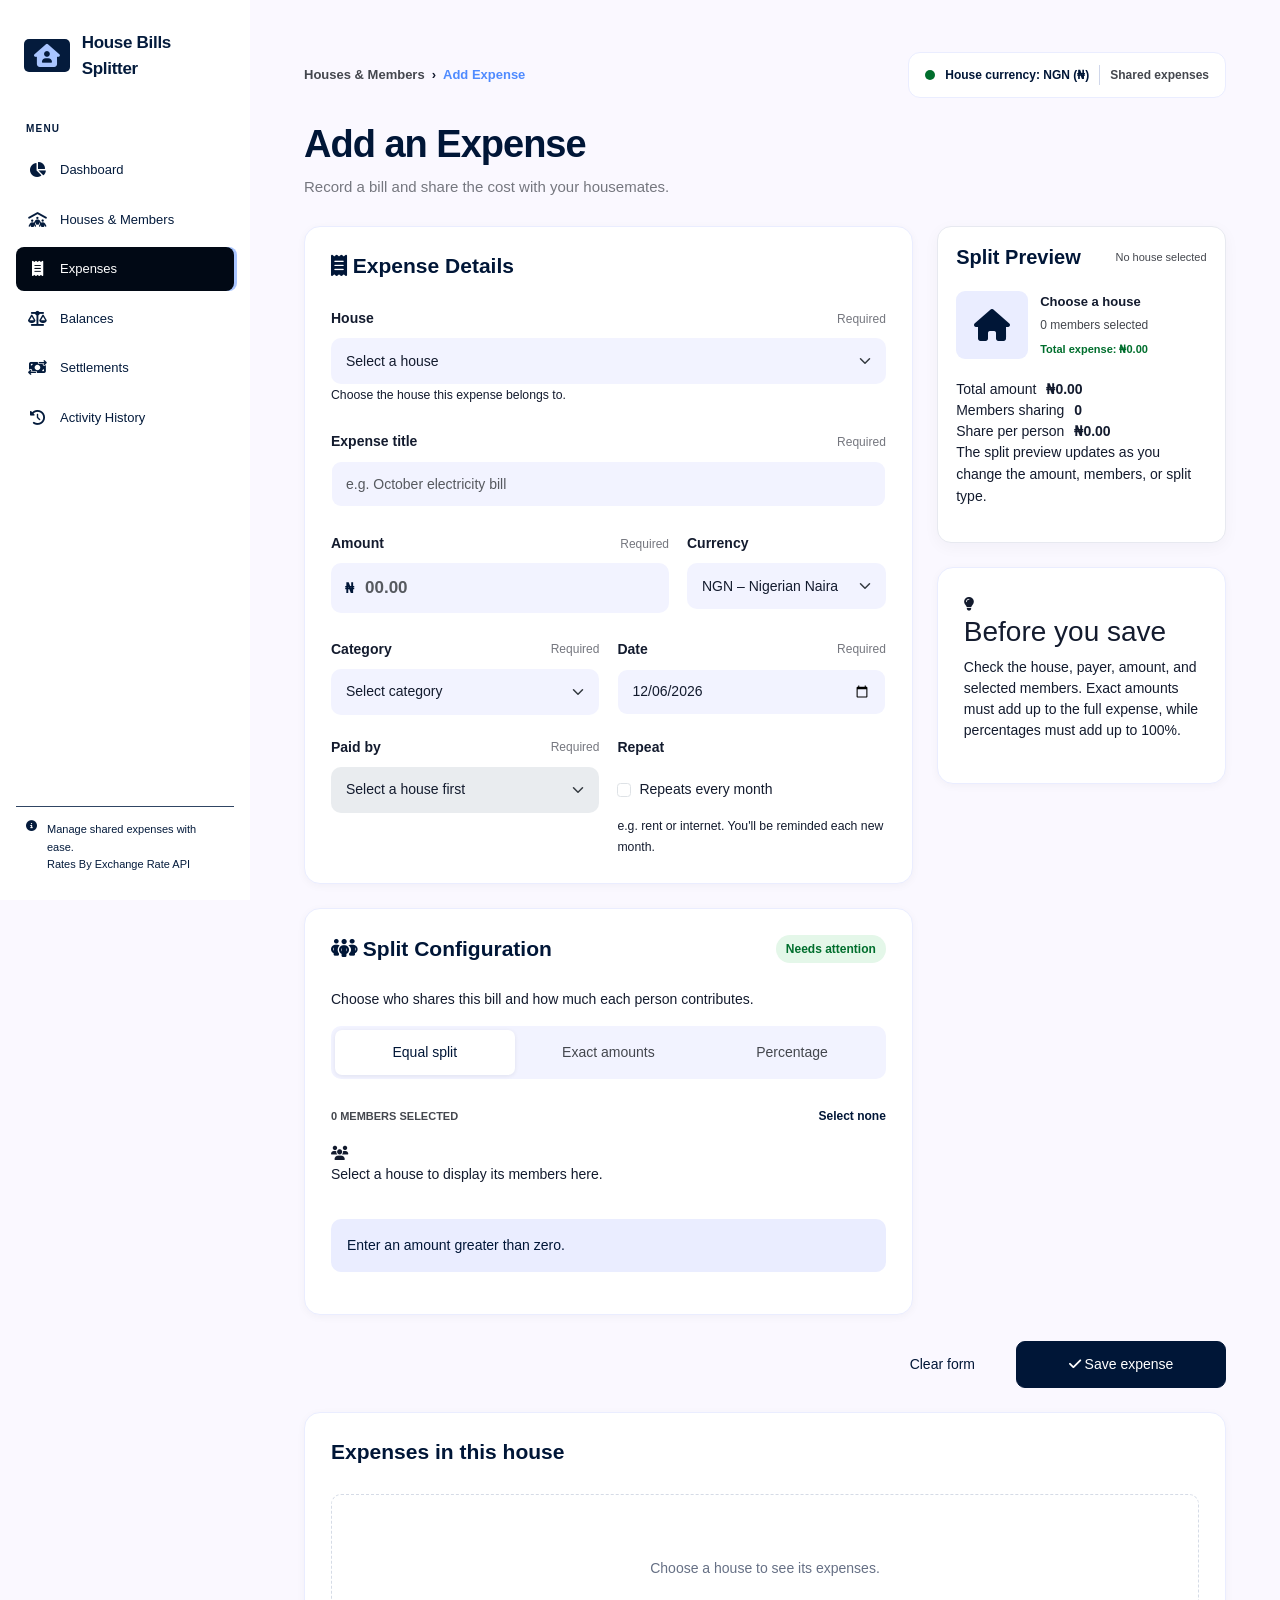
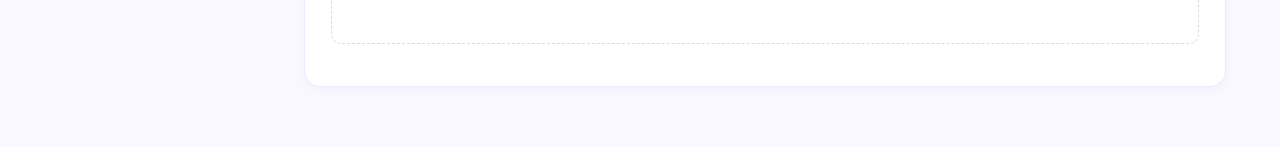
==== commit 5606d192: "updated" ====
--- a/expenses.html
+++ b/expenses.html
@@ -61,7 +61,7 @@
                   <label for="expenseAmount">Amount <span>Required</span></label>
                   <div class="amount-input-wrap">
                     <span id="currencyPrefix">₦</span>
-                    <input class="form-control expense-input" type="number" id="expenseAmount" name="amount" min="0.01" step="0.01" placeholder="18500" required>
+                    <input class="form-control expense-input" type="number" id="expenseAmount" name="amount" min="0.01" step="0.01" placeholder="00.00" required>
                   </div>
                 </div>
                 <div class="form-field">
--- a/styles.css
+++ b/styles.css
@@ -27,7 +27,7 @@
 
   --card-radius: 14px;
 
-  /* These were used in expenses.css but never defined */
+
   --soft-lavender-color: #f2f3ff;
   --light-lavender-color: #eaedff;
   --pale-blue-color: #dae2fd;
@@ -300,6 +300,11 @@
 .summary-card:hover {
   transform: translateY(-2px);
   box-shadow: 0 7px 18px rgb(19 27 46 / 7%);
+}
+#summaryTotal,
+#summaryMembers,
+#summaryShare{
+  padding-left:10px;
 }
 
 .card-heading {
